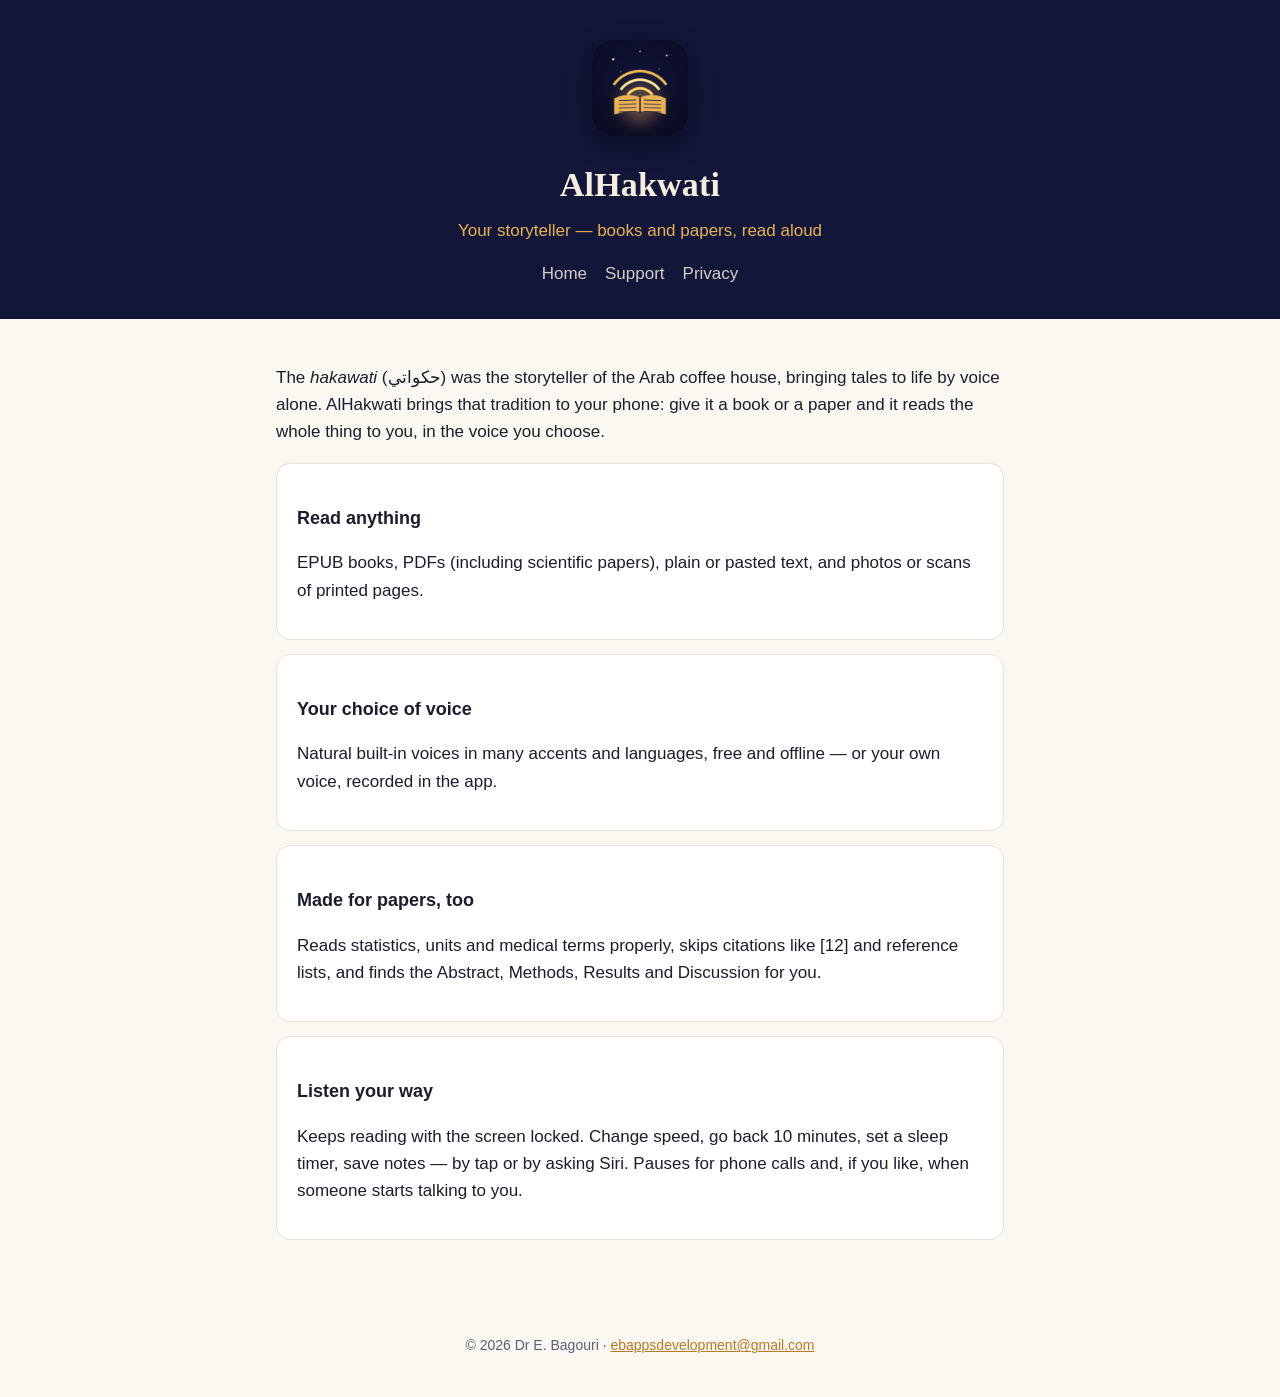
==== index.html @ 9fbc193b "AlHakwati support and privacy pages Co-Authored-By: Claude Opus 5.5 <noreply@anthropic.com>" ====
<!doctype html><html lang="en-GB"><head><meta charset="utf-8"><meta name="viewport" content="width=device-width,initial-scale=1"><link rel="stylesheet" href="style.css"><link rel="icon" href="icon.png"><title>AlHakwati – Book Reader</title><meta name="description" content="AlHakwati reads your books and papers aloud, in a voice you choose."></head><body>
<header><img src="icon.png" alt="AlHakwati icon"><h1>AlHakwati</h1><p>Your storyteller — books and papers, read aloud</p><nav><a href="index.html">Home</a><a href="support.html">Support</a><a href="privacy.html">Privacy</a></nav></header>
<main>
<p>The <em>hakawati</em> (حكواتي) was the storyteller of the Arab coffee house, bringing tales to life by voice alone. AlHakwati brings that tradition to your phone: give it a book or a paper and it reads the whole thing to you, in the voice you choose.</p>
<div class="card"><h3>Read anything</h3><p>EPUB books, PDFs (including scientific papers), plain or pasted text, and photos or scans of printed pages.</p></div>
<div class="card"><h3>Your choice of voice</h3><p>Natural built-in voices in many accents and languages, free and offline — or your own voice, recorded in the app.</p></div>
<div class="card"><h3>Made for papers, too</h3><p>Reads statistics, units and medical terms properly, skips citations like [12] and reference lists, and finds the Abstract, Methods, Results and Discussion for you.</p></div>
<div class="card"><h3>Listen your way</h3><p>Keeps reading with the screen locked. Change speed, go back 10 minutes, set a sleep timer, save notes — by tap or by asking Siri. Pauses for phone calls and, if you like, when someone starts talking to you.</p></div>
</main><footer>© 2026 Dr E. Bagouri · <a href="mailto:ebappsdevelopment@gmail.com">ebappsdevelopment@gmail.com</a></footer></body></html>
---- style.css ----
:root{--ink:#1b1d2e;--muted:#5b5f78;--bg:#fbf8f2;--card:#fff;--gold:#b87a24;--night:#121638;--line:#e8e2d6}
@media (prefers-color-scheme:dark){:root{--ink:#eceaf4;--muted:#a9abc2;--bg:#0d1029;--card:#151a3d;--gold:#e8b254;--line:#262c55}}
*{box-sizing:border-box}
body{margin:0;background:var(--bg);color:var(--ink);font:17px/1.6 -apple-system,BlinkMacSystemFont,"Segoe UI",Helvetica,Arial,sans-serif}
header{background:var(--night);color:#f6efe0;padding:40px 16px 32px;text-align:center}
header img{width:96px;height:96px;border-radius:22px;box-shadow:0 8px 24px rgba(0,0,0,.35)}
header h1{font-family:"New York",Georgia,"Times New Roman",serif;font-weight:600;font-size:34px;margin:14px 0 4px;letter-spacing:.2px}
header p{margin:0;color:#e8b254}
nav{display:flex;gap:18px;justify-content:center;margin-top:16px}
nav a{color:#f6efe0;text-decoration:none;opacity:.85}
nav a:hover{opacity:1;text-decoration:underline}
main{max-width:760px;margin:0 auto;padding:28px 16px 56px}
h2{font-family:"New York",Georgia,serif;font-weight:600;font-size:24px;margin:32px 0 8px}
h3{font-size:18px;margin:22px 0 4px}
a{color:var(--gold)}
.card{background:var(--card);border:1px solid var(--line);border-radius:14px;padding:18px 20px;margin:14px 0}
.muted{color:var(--muted);font-size:15px}
ul{padding-left:22px}
footer{text-align:center;color:var(--muted);font-size:14px;padding:24px 16px 40px}
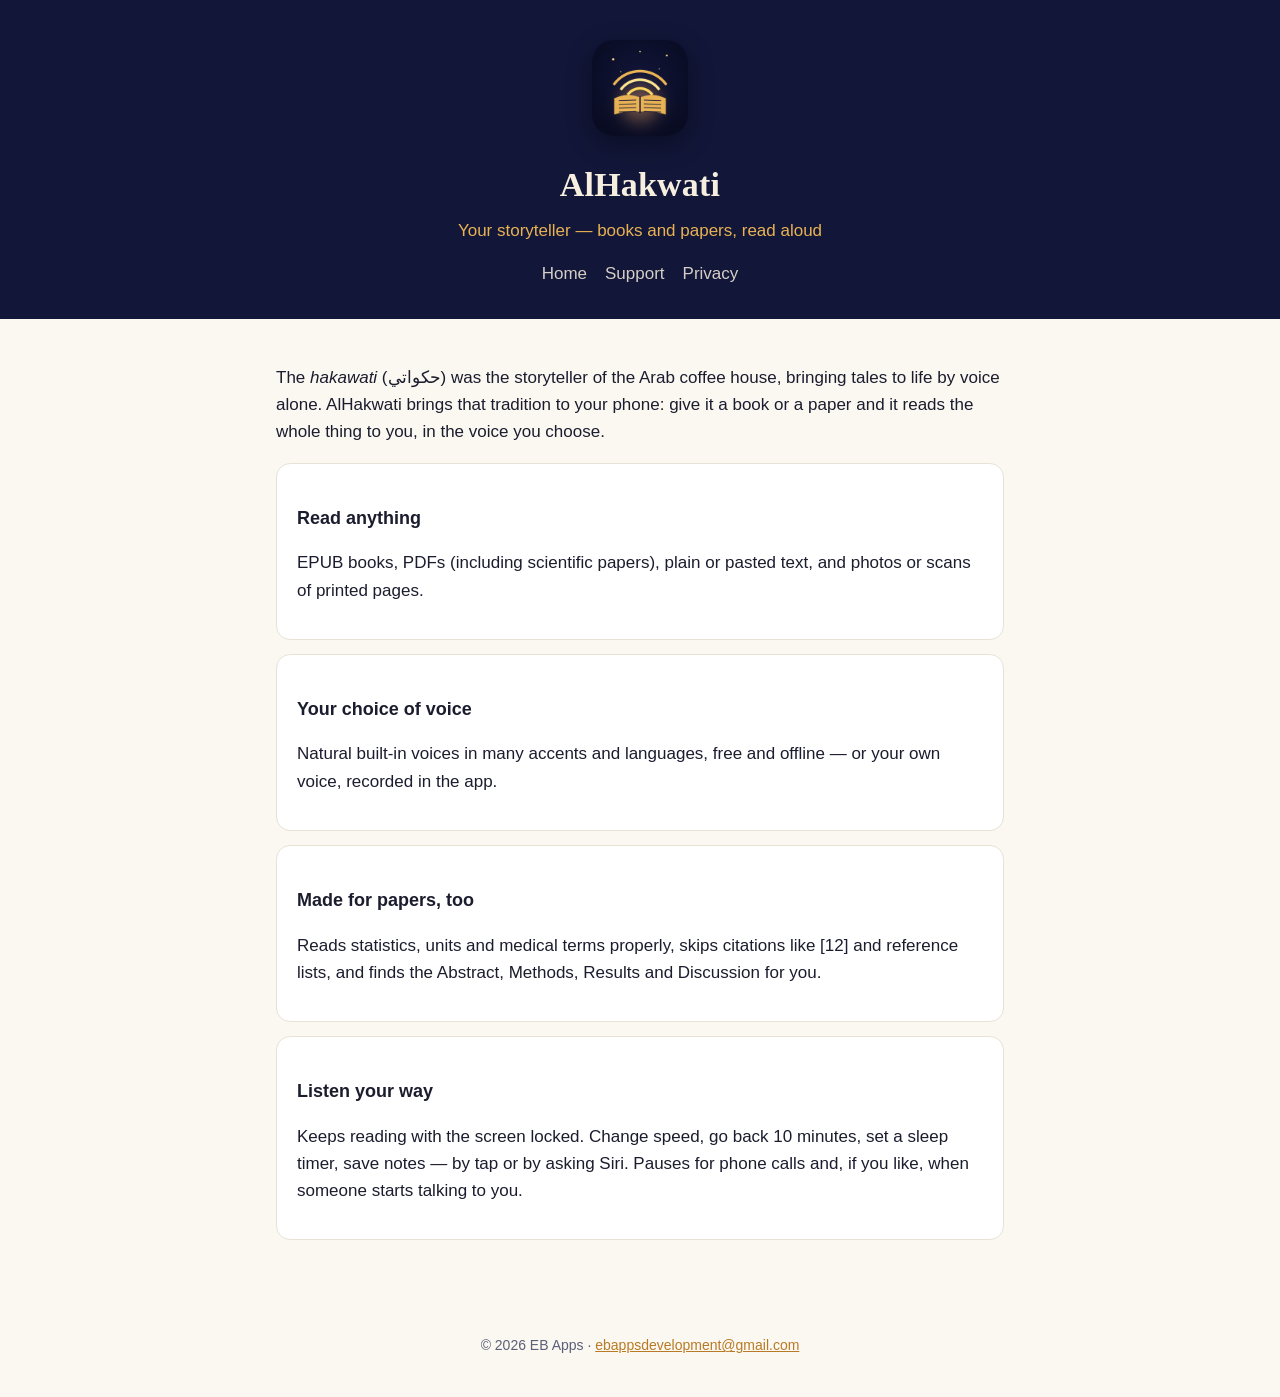
==== commit f1ebcff9: "Fix footer name and DRM question Co-Authored-By: Claude Opus 5.5 <noreply@anthropic.com>" ====
--- a/index.html
+++ b/index.html
@@ -6,4 +6,4 @@
 <div class="card"><h3>Your choice of voice</h3><p>Natural built-in voices in many accents and languages, free and offline — or your own voice, recorded in the app.</p></div>
 <div class="card"><h3>Made for papers, too</h3><p>Reads statistics, units and medical terms properly, skips citations like [12] and reference lists, and finds the Abstract, Methods, Results and Discussion for you.</p></div>
 <div class="card"><h3>Listen your way</h3><p>Keeps reading with the screen locked. Change speed, go back 10 minutes, set a sleep timer, save notes — by tap or by asking Siri. Pauses for phone calls and, if you like, when someone starts talking to you.</p></div>
-</main><footer>© 2026 Dr E. Bagouri · <a href="mailto:ebappsdevelopment@gmail.com">ebappsdevelopment@gmail.com</a></footer></body></html>
+</main><footer>© 2026 EB Apps · <a href="mailto:ebappsdevelopment@gmail.com">ebappsdevelopment@gmail.com</a></footer></body></html>
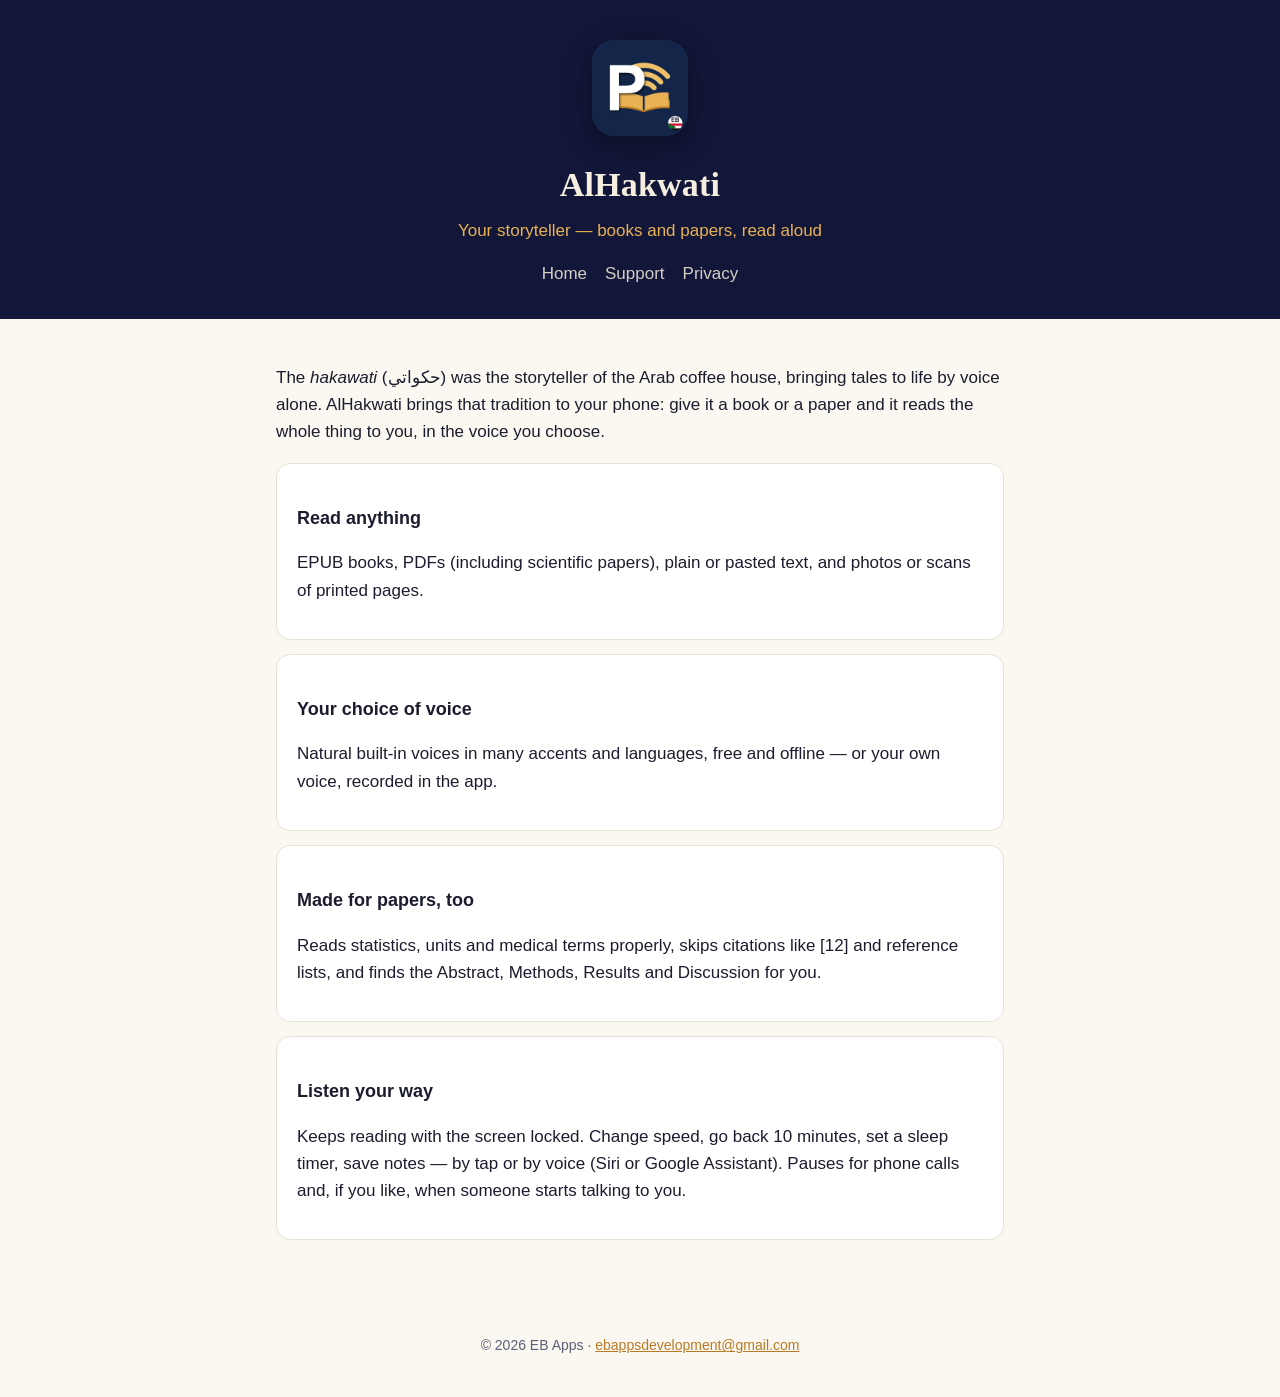
==== commit 5254e9b2: "Cover the Android app in the privacy policy, support and home pages" ====
--- a/index.html
+++ b/index.html
@@ -5,5 +5,5 @@
 <div class="card"><h3>Read anything</h3><p>EPUB books, PDFs (including scientific papers), plain or pasted text, and photos or scans of printed pages.</p></div>
 <div class="card"><h3>Your choice of voice</h3><p>Natural built-in voices in many accents and languages, free and offline — or your own voice, recorded in the app.</p></div>
 <div class="card"><h3>Made for papers, too</h3><p>Reads statistics, units and medical terms properly, skips citations like [12] and reference lists, and finds the Abstract, Methods, Results and Discussion for you.</p></div>
-<div class="card"><h3>Listen your way</h3><p>Keeps reading with the screen locked. Change speed, go back 10 minutes, set a sleep timer, save notes — by tap or by asking Siri. Pauses for phone calls and, if you like, when someone starts talking to you.</p></div>
+<div class="card"><h3>Listen your way</h3><p>Keeps reading with the screen locked. Change speed, go back 10 minutes, set a sleep timer, save notes — by tap or by voice (Siri or Google Assistant). Pauses for phone calls and, if you like, when someone starts talking to you.</p></div>
 </main><footer>© 2026 EB Apps · <a href="mailto:ebappsdevelopment@gmail.com">ebappsdevelopment@gmail.com</a></footer></body></html>
